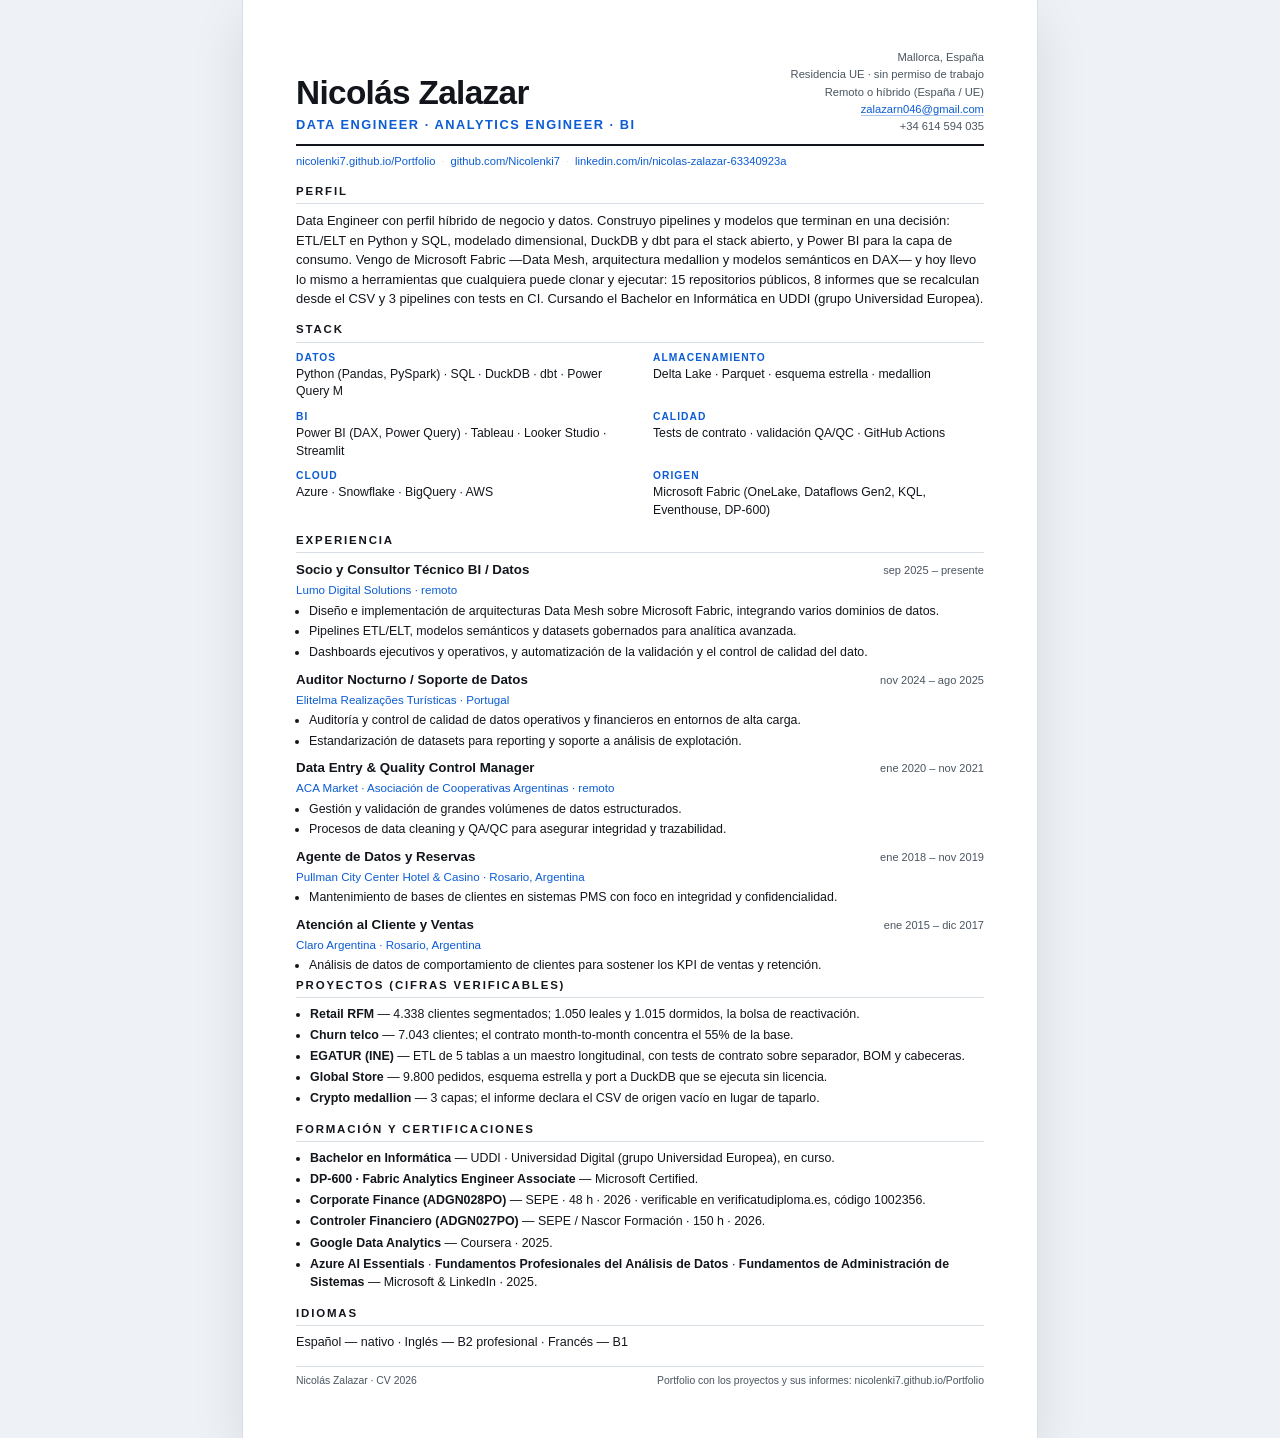
==== docs/cv.html @ c6a2fa30 "Add the DP-600 card, drop Portuguese and point the CV to the new HTML CV" ====
<!doctype html>
<html lang="es">
<head>
<meta charset="utf-8">
<title>Nicolás Zalazar · CV · Data Engineer</title>
<meta name="viewport" content="width=device-width,initial-scale=1">
<link rel="stylesheet" href="cv.css">
</head>
<body>

<header class="cv-head">
  <div class="cv-head__main">
    <h1>Nicolás Zalazar</h1>
    <p class="cv-role">Data Engineer · Analytics Engineer · BI</p>
  </div>
  <div class="cv-head__meta">
    <span>Mallorca, España</span>
    <span>Residencia UE · sin permiso de trabajo</span>
    <span>Remoto o híbrido (España / UE)</span>
    <span><a href="mailto:zalazarn046@gmail.com">zalazarn046@gmail.com</a></span>
    <span>+34 614 594 035</span>
  </div>
</header>

<nav class="cv-links">
  <a href="https://nicolenki7.github.io/Portfolio/">nicolenki7.github.io/Portfolio</a>
  <span aria-hidden="true">·</span>
  <a href="https://github.com/Nicolenki7">github.com/Nicolenki7</a>
  <span aria-hidden="true">·</span>
  <a href="https://www.linkedin.com/in/nicolas-zalazar-63340923a">linkedin.com/in/nicolas-zalazar-63340923a</a>
</nav>

<section>
  <h2>Perfil</h2>
  <p>
    Data Engineer con perfil híbrido de negocio y datos. Construyo pipelines y modelos que
    terminan en una decisión: ETL/ELT en Python y SQL, modelado dimensional, DuckDB y dbt para
    el stack abierto, y Power BI para la capa de consumo. Vengo de Microsoft Fabric —Data Mesh,
    arquitectura medallion y modelos semánticos en DAX— y hoy llevo lo mismo a herramientas que
    cualquiera puede clonar y ejecutar: 15 repositorios públicos, 8 informes que se recalculan
    desde el CSV y 3 pipelines con tests en CI. Cursando el Bachelor en Informática en UDDI
    (grupo Universidad Europea).
  </p>
</section>

<section>
  <h2>Stack</h2>
  <dl class="cv-grid">
    <div><dt>Datos</dt><dd>Python (Pandas, PySpark) · SQL · DuckDB · dbt · Power Query M</dd></div>
    <div><dt>Almacenamiento</dt><dd>Delta Lake · Parquet · esquema estrella · medallion</dd></div>
    <div><dt>BI</dt><dd>Power BI (DAX, Power Query) · Tableau · Looker Studio · Streamlit</dd></div>
    <div><dt>Calidad</dt><dd>Tests de contrato · validación QA/QC · GitHub Actions</dd></div>
    <div><dt>Cloud</dt><dd>Azure · Snowflake · BigQuery · AWS</dd></div>
    <div><dt>Origen</dt><dd>Microsoft Fabric (OneLake, Dataflows Gen2, KQL, Eventhouse, DP-600)</dd></div>
  </dl>
</section>

<section>
  <h2>Experiencia</h2>

  <article class="job">
    <div class="job__top">
      <h3>Socio y Consultor Técnico BI / Datos</h3>
      <span class="job__when">sep 2025 – presente</span>
    </div>
    <p class="job__where">Lumo Digital Solutions · remoto</p>
    <ul>
      <li>Diseño e implementación de arquitecturas Data Mesh sobre Microsoft Fabric, integrando varios dominios de datos.</li>
      <li>Pipelines ETL/ELT, modelos semánticos y datasets gobernados para analítica avanzada.</li>
      <li>Dashboards ejecutivos y operativos, y automatización de la validación y el control de calidad del dato.</li>
    </ul>
  </article>

  <article class="job">
    <div class="job__top">
      <h3>Auditor Nocturno / Soporte de Datos</h3>
      <span class="job__when">nov 2024 – ago 2025</span>
    </div>
    <p class="job__where">Elitelma Realizações Turísticas · Portugal</p>
    <ul>
      <li>Auditoría y control de calidad de datos operativos y financieros en entornos de alta carga.</li>
      <li>Estandarización de datasets para reporting y soporte a análisis de explotación.</li>
    </ul>
  </article>

  <article class="job">
    <div class="job__top">
      <h3>Data Entry &amp; Quality Control Manager</h3>
      <span class="job__when">ene 2020 – nov 2021</span>
    </div>
    <p class="job__where">ACA Market · Asociación de Cooperativas Argentinas · remoto</p>
    <ul>
      <li>Gestión y validación de grandes volúmenes de datos estructurados.</li>
      <li>Procesos de data cleaning y QA/QC para asegurar integridad y trazabilidad.</li>
    </ul>
  </article>

  <article class="job">
    <div class="job__top">
      <h3>Agente de Datos y Reservas</h3>
      <span class="job__when">ene 2018 – nov 2019</span>
    </div>
    <p class="job__where">Pullman City Center Hotel &amp; Casino · Rosario, Argentina</p>
    <ul>
      <li>Mantenimiento de bases de clientes en sistemas PMS con foco en integridad y confidencialidad.</li>
    </ul>
  </article>

  <article class="job">
    <div class="job__top">
      <h3>Atención al Cliente y Ventas</h3>
      <span class="job__when">ene 2015 – dic 2017</span>
    </div>
    <p class="job__where">Claro Argentina · Rosario, Argentina</p>
    <ul>
      <li>Análisis de datos de comportamiento de clientes para sostener los KPI de ventas y retención.</li>
    </ul>
  </article>
</section>

<section id="proyectos">
  <h2>Proyectos (cifras verificables)</h2>
  <ul class="cv-projects">
    <li><b>Retail RFM</b> — 4.338 clientes segmentados; 1.050 leales y 1.015 dormidos, la bolsa de reactivación.</li>
    <li><b>Churn telco</b> — 7.043 clientes; el contrato month-to-month concentra el 55% de la base.</li>
    <li><b>EGATUR (INE)</b> — ETL de 5 tablas a un maestro longitudinal, con tests de contrato sobre separador, BOM y cabeceras.</li>
    <li><b>Global Store</b> — 9.800 pedidos, esquema estrella y port a DuckDB que se ejecuta sin licencia.</li>
    <li><b>Crypto medallion</b> — 3 capas; el informe declara el CSV de origen vacío en lugar de taparlo.</li>
  </ul>
</section>

<section id="formacion">
  <h2>Formación y certificaciones</h2>
  <ul class="cv-edu">
    <li><b>Bachelor en Informática</b> — UDDI · Universidad Digital (grupo Universidad Europea), en curso.</li>
    <li><b>DP-600 · Fabric Analytics Engineer Associate</b> — Microsoft Certified.</li>
    <li><b>Corporate Finance (ADGN028PO)</b> — SEPE · 48 h · 2026 · verificable en verificatudiploma.es, código 1002356.</li>
    <li><b>Controler Financiero (ADGN027PO)</b> — SEPE / Nascor Formación · 150 h · 2026.</li>
    <li><b>Google Data Analytics</b> — Coursera · 2025.</li>
    <li><b>Azure AI Essentials</b> · <b>Fundamentos Profesionales del Análisis de Datos</b> · <b>Fundamentos de Administración de Sistemas</b> — Microsoft &amp; LinkedIn · 2025.</li>
  </ul>
</section>

<section>
  <h2>Idiomas</h2>
  <p class="cv-langs">Español — nativo · Inglés — B2 profesional · Francés — B1</p>
</section>

<footer class="cv-foot">
  <span>Nicolás Zalazar · CV 2026</span>
  <span>Portfolio con los proyectos y sus informes: nicolenki7.github.io/Portfolio</span>
</footer>

</body>
</html>
---- docs/cv.css ----
/* ============================================================
   cv.css — currículum imprimible (A4)
   Pensado para impresión/PDF: fondo blanco, texto negro,
   un solo acento de color. Sin imágenes ni fuentes externas.
   ============================================================ */

@page { size: A4; margin: 13mm 14mm 12mm; }

:root{
  --ink:#12161c;
  --dim:#4a5560;
  --line:#d8dee6;
  --acc:#0b5cd5;
}

*{box-sizing:border-box}

html{-webkit-print-color-adjust:exact;print-color-adjust:exact}

body{
  margin:0;
  font-family:"Helvetica Neue",Arial,"Liberation Sans",sans-serif;
  font-size:9.7pt;
  line-height:1.5;
  color:var(--ink);
  background:#fff;
}

a{color:var(--acc);text-decoration:none;border-bottom:1px solid rgba(11,92,213,.35)}

/* ---------- cabecera ---------- */
.cv-head{
  display:flex;justify-content:space-between;align-items:flex-end;gap:18px;
  padding-bottom:10px;border-bottom:2px solid var(--ink);
}
.cv-head h1{
  margin:0;font-size:25pt;line-height:1.02;letter-spacing:-.02em;font-weight:700;
}
.cv-role{
  margin:5px 0 0;font-size:9.6pt;letter-spacing:.12em;text-transform:uppercase;
  color:var(--acc);font-weight:600;
}
.cv-head__meta{
  display:flex;flex-direction:column;align-items:flex-end;gap:1px;
  font-size:8.4pt;color:var(--dim);text-align:right;line-height:1.45;
}

.cv-links{
  display:flex;flex-wrap:wrap;gap:6px;align-items:center;
  margin:7px 0 0;font-size:8.4pt;color:var(--dim);
}
.cv-links a{border-bottom:none}
.cv-links span{color:var(--line)}

/* ---------- secciones ---------- */
section{margin-top:13px}

h2{
  margin:0 0 7px;font-size:8.6pt;letter-spacing:.16em;text-transform:uppercase;
  color:var(--ink);font-weight:700;
  padding-bottom:3px;border-bottom:1px solid var(--line);
}

p{margin:0 0 6px}
ul{margin:0;padding-left:14px}
li{margin:0 0 2px}

/* ---------- stack en dos columnas ---------- */
.cv-grid{
  display:grid;grid-template-columns:1fr 1fr;gap:8px 26px;margin:0;
}
.cv-grid > div{display:block}
.cv-grid dt{
  font-size:7.7pt;letter-spacing:.1em;text-transform:uppercase;
  color:var(--acc);font-weight:700;margin:0 0 1px;
}
.cv-grid dd{margin:0;font-size:9.2pt;line-height:1.42}

/* ---------- experiencia ---------- */
.job{margin-bottom:8px;break-inside:avoid;page-break-inside:avoid}
.job:last-child{margin-bottom:0}
.job__top{display:flex;justify-content:space-between;align-items:baseline;gap:10px}
.job h3{margin:0;font-size:10pt;font-weight:700}
.job__when{
  flex:0 0 auto;font-size:8.3pt;color:var(--dim);white-space:nowrap;
  font-variant-numeric:tabular-nums;
}
.job__where{margin:1px 0 3px;font-size:8.7pt;color:var(--acc)}
.job ul{padding-left:13px}
.job li{font-size:9.3pt}

/* ---------- proyectos y formación ---------- */
.cv-projects li,.cv-edu li{font-size:9.3pt;margin-bottom:2.5px}
.cv-projects b,.cv-edu b{font-weight:700}

.cv-langs{margin:0;font-size:9.4pt}

/* ---------- pie ---------- */
.cv-foot{
  display:flex;justify-content:space-between;gap:12px;
  margin-top:14px;padding-top:6px;border-top:1px solid var(--line);
  font-size:7.8pt;color:var(--dim);
}

/* ---------- pantalla: se ve como una hoja A4 ---------- */
@media screen{
  body{
    max-width:210mm;margin:0 auto;padding:13mm 14mm;
    box-shadow:0 0 0 1px var(--line),0 18px 50px rgba(0,0,0,.10);
    background:#fff;
  }
  html{background:#eef1f5}
}

/* ---------- salto de página controlado ---------- */
section{break-inside:auto}
.job,li,.cv-grid > div{break-inside:avoid;page-break-inside:avoid}

/* la formación arranca en la segunda página */
#proyectos{break-before:page;page-break-before:always;margin-top:0}
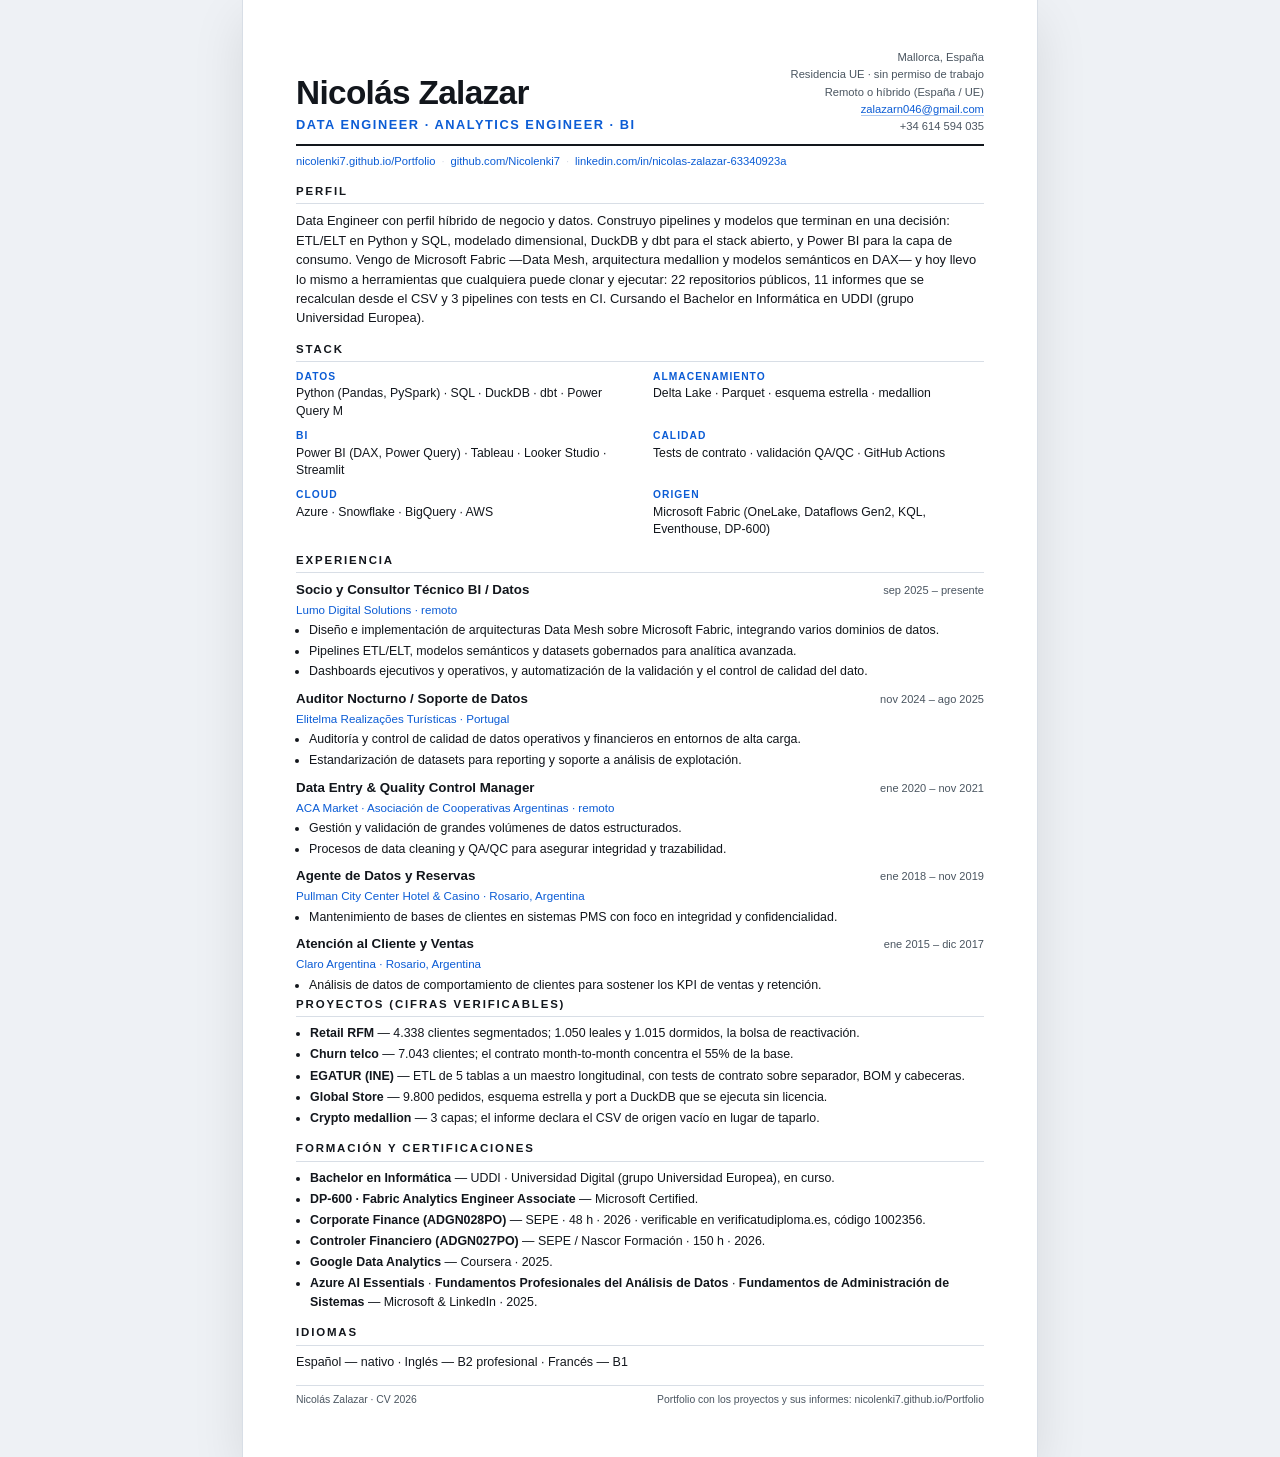
==== commit ca8e2c33: "content: refresh the repo inventory data and the CV figures" ====
--- a/docs/cv.html
+++ b/docs/cv.html
@@ -37,7 +37,7 @@
     terminan en una decisión: ETL/ELT en Python y SQL, modelado dimensional, DuckDB y dbt para
     el stack abierto, y Power BI para la capa de consumo. Vengo de Microsoft Fabric —Data Mesh,
     arquitectura medallion y modelos semánticos en DAX— y hoy llevo lo mismo a herramientas que
-    cualquiera puede clonar y ejecutar: 15 repositorios públicos, 8 informes que se recalculan
+    cualquiera puede clonar y ejecutar: 22 repositorios públicos, 11 informes que se recalculan
     desde el CSV y 3 pipelines con tests en CI. Cursando el Bachelor en Informática en UDDI
     (grupo Universidad Europea).
   </p>
